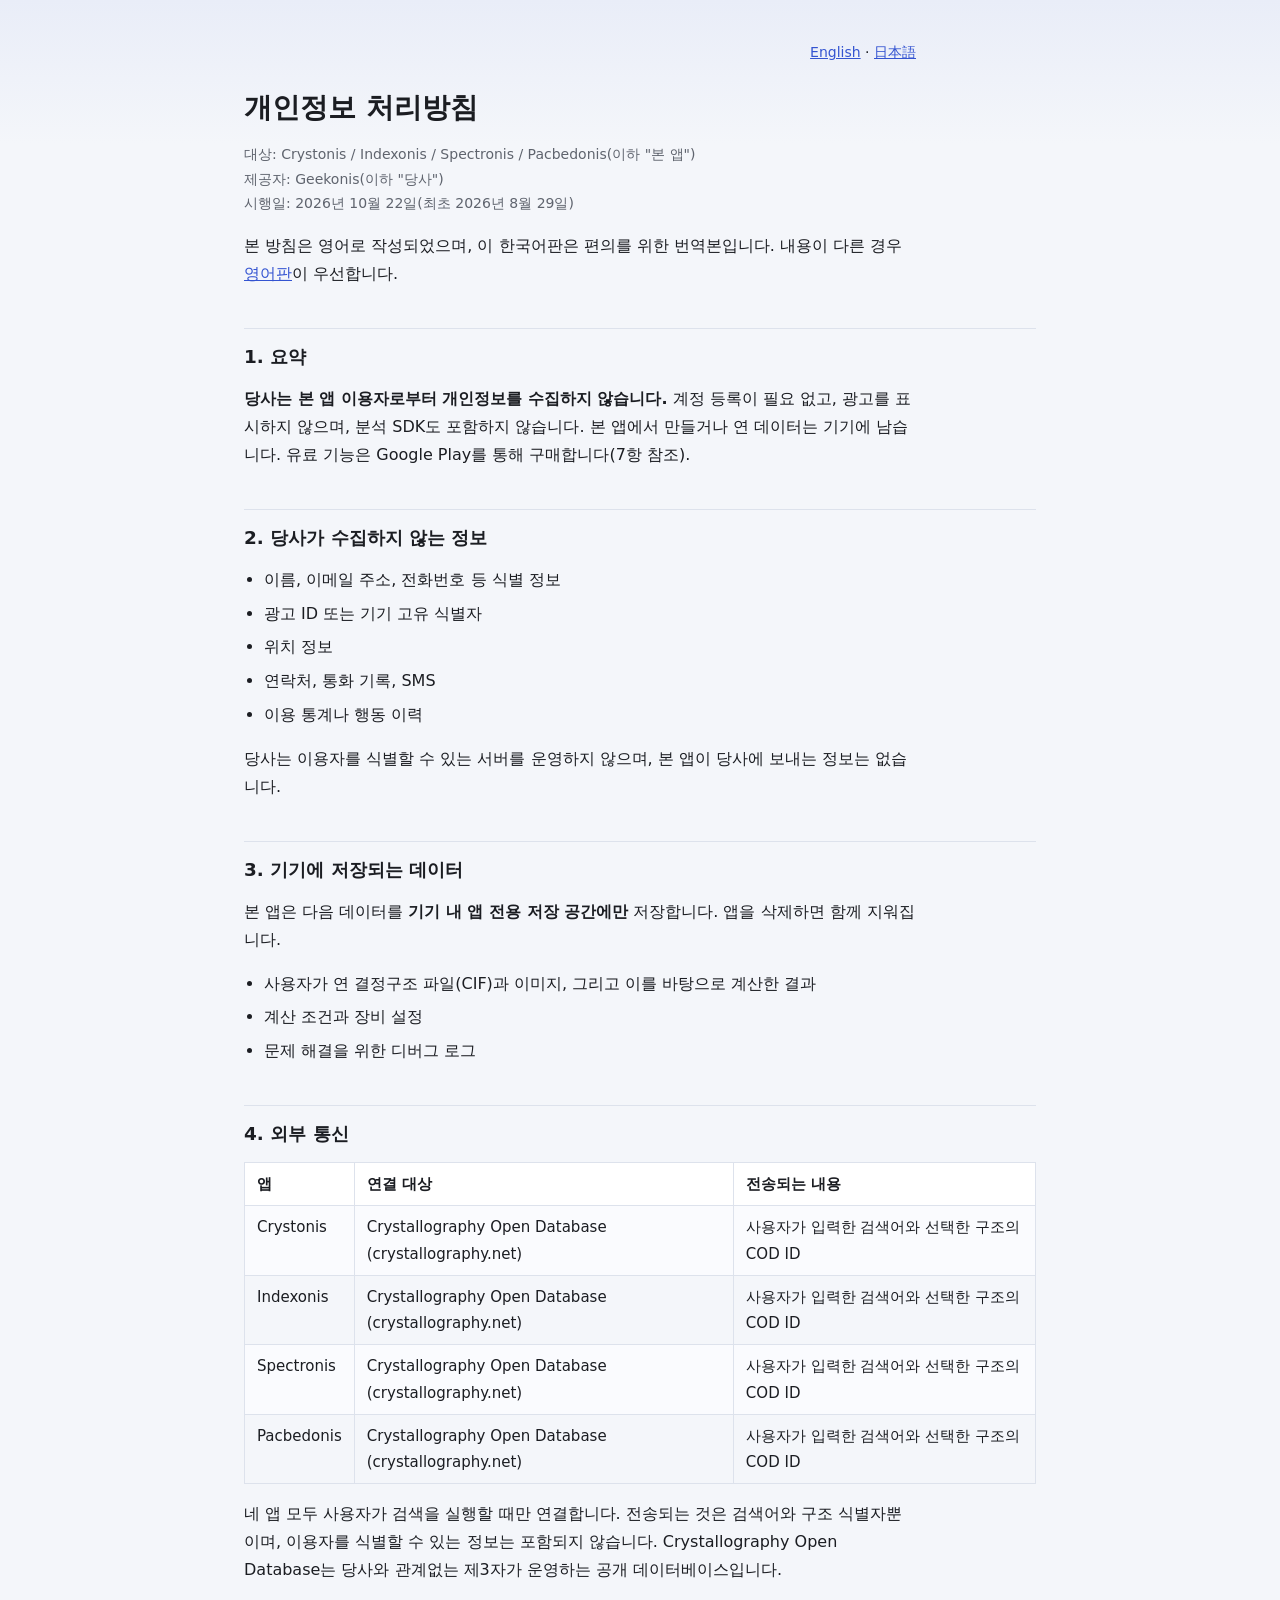
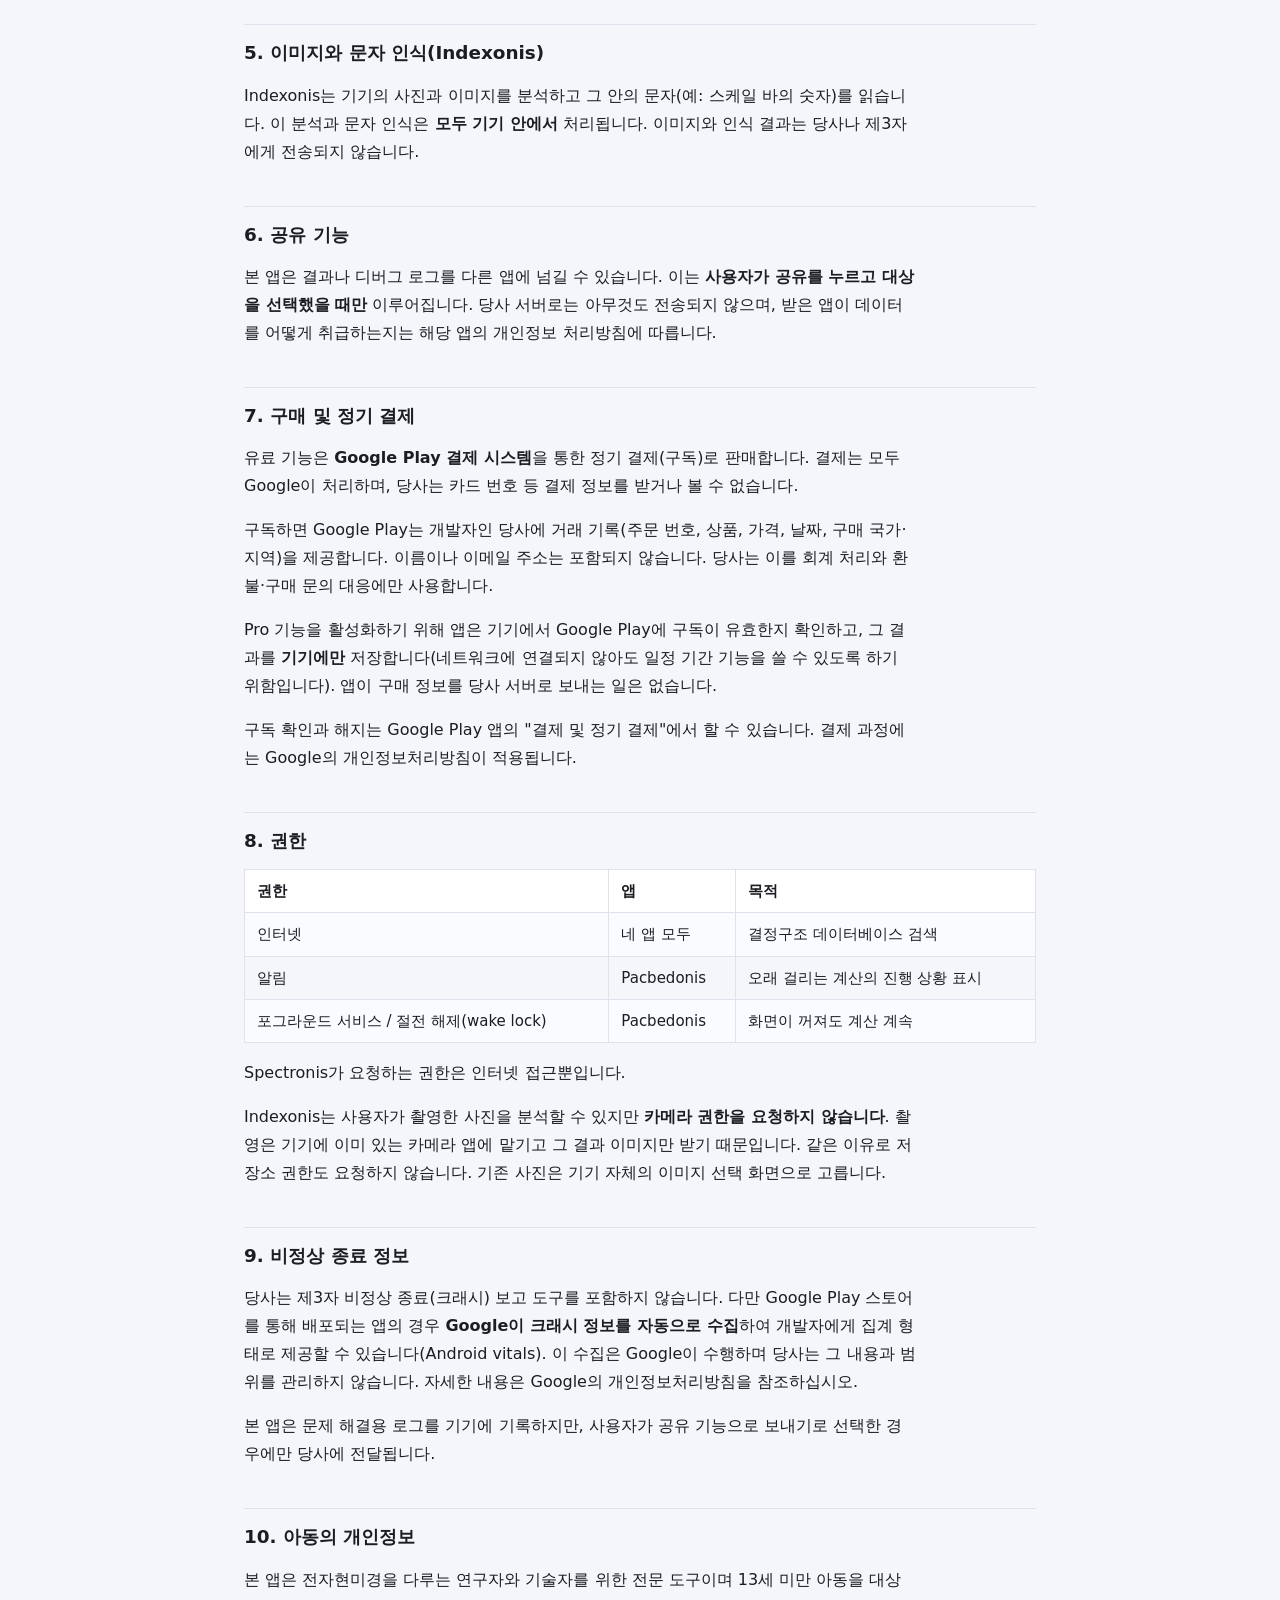
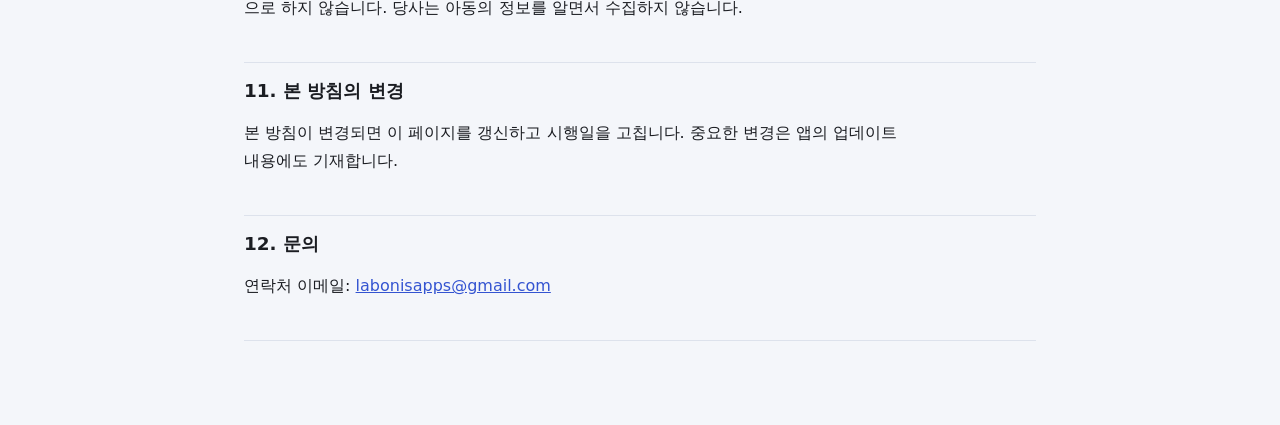
==== privacy-ko.html @ 5d936c73 "4本（Indexonis / Crystonis / Spectronis / Pacbedonis）専用サイトの初版 geekonissupport.github.io から分離した。ポリシー・規約" ====
<!DOCTYPE html>
<html lang="ko">
<head>
<meta charset="utf-8">
<meta name="viewport" content="width=device-width, initial-scale=1">
<title>개인정보 처리방침 | 전자현미경 도구</title>
<link rel="stylesheet" href="style.css">
</head>
<body>
<main>

<p class="lang"><a href="privacy-en.html" hreflang="en">English</a> · <a href="privacy.html" hreflang="ja">日本語</a></p>

<h1>개인정보 처리방침</h1>

<p class="meta">
대상: Crystonis / Indexonis / Spectronis / Pacbedonis(이하 "본 앱")<br>
제공자: Geekonis(이하 "당사")<br>
시행일: 2026년 10월 22일(최초 2026년 8월 29일)
</p>

<p>본 방침은 영어로 작성되었으며, 이 한국어판은 편의를 위한 번역본입니다. 내용이 다른 경우
<a href="privacy-en.html">영어판</a>이 우선합니다.</p>

<h2>1. 요약</h2>

<p><strong>당사는 본 앱 이용자로부터 개인정보를 수집하지 않습니다.</strong>
계정 등록이 필요 없고, 광고를 표시하지 않으며, 분석 SDK도 포함하지 않습니다.
본 앱에서 만들거나 연 데이터는 기기에 남습니다. 유료 기능은 Google Play를 통해 구매합니다(7항 참조).</p>

<h2>2. 당사가 수집하지 않는 정보</h2>

<ul>
  <li>이름, 이메일 주소, 전화번호 등 식별 정보</li>
  <li>광고 ID 또는 기기 고유 식별자</li>
  <li>위치 정보</li>
  <li>연락처, 통화 기록, SMS</li>
  <li>이용 통계나 행동 이력</li>
</ul>

<p>당사는 이용자를 식별할 수 있는 서버를 운영하지 않으며, 본 앱이 당사에 보내는 정보는 없습니다.</p>

<h2>3. 기기에 저장되는 데이터</h2>

<p>본 앱은 다음 데이터를 <strong>기기 내 앱 전용 저장 공간에만</strong> 저장합니다.
앱을 삭제하면 함께 지워집니다.</p>

<ul>
  <li>사용자가 연 결정구조 파일(CIF)과 이미지, 그리고 이를 바탕으로 계산한 결과</li>
  <li>계산 조건과 장비 설정</li>
  <li>문제 해결을 위한 디버그 로그</li>
</ul>

<h2>4. 외부 통신</h2>

<table>
  <thead>
    <tr><th>앱</th><th>연결 대상</th><th>전송되는 내용</th></tr>
  </thead>
  <tbody>
    <tr>
      <td>Crystonis</td>
      <td>Crystallography Open Database (crystallography.net)</td>
      <td>사용자가 입력한 검색어와 선택한 구조의 COD ID</td>
    </tr>
    <tr>
      <td>Indexonis</td>
      <td>Crystallography Open Database (crystallography.net)</td>
      <td>사용자가 입력한 검색어와 선택한 구조의 COD ID</td>
    </tr>
    <tr>
      <td>Spectronis</td>
      <td>Crystallography Open Database (crystallography.net)</td>
      <td>사용자가 입력한 검색어와 선택한 구조의 COD ID</td>
    </tr>
    <tr>
      <td>Pacbedonis</td>
      <td>Crystallography Open Database (crystallography.net)</td>
      <td>사용자가 입력한 검색어와 선택한 구조의 COD ID</td>
    </tr>
  </tbody>
</table>

<p>네 앱 모두 사용자가 검색을 실행할 때만 연결합니다. 전송되는 것은 검색어와 구조 식별자뿐이며,
이용자를 식별할 수 있는 정보는 포함되지 않습니다. Crystallography Open Database는 당사와 관계없는
제3자가 운영하는 공개 데이터베이스입니다.</p>

<h2>5. 이미지와 문자 인식(Indexonis)</h2>

<p>Indexonis는 기기의 사진과 이미지를 분석하고 그 안의 문자(예: 스케일 바의 숫자)를 읽습니다.
이 분석과 문자 인식은 <strong>모두 기기 안에서</strong> 처리됩니다. 이미지와 인식 결과는 당사나
제3자에게 전송되지 않습니다.</p>

<h2>6. 공유 기능</h2>

<p>본 앱은 결과나 디버그 로그를 다른 앱에 넘길 수 있습니다. 이는
<strong>사용자가 공유를 누르고 대상을 선택했을 때만</strong> 이루어집니다. 당사 서버로는 아무것도
전송되지 않으며, 받은 앱이 데이터를 어떻게 취급하는지는 해당 앱의 개인정보 처리방침에 따릅니다.</p>

<h2>7. 구매 및 정기 결제</h2>

<p>유료 기능은 <strong>Google Play 결제 시스템</strong>을 통한 정기 결제(구독)로 판매합니다.
결제는 모두 Google이 처리하며, 당사는 카드 번호 등 결제 정보를 받거나 볼 수 없습니다.</p>

<p>구독하면 Google Play는 개발자인 당사에 거래 기록(주문 번호, 상품, 가격, 날짜, 구매 국가·지역)을
제공합니다. 이름이나 이메일 주소는 포함되지 않습니다. 당사는 이를 회계 처리와 환불·구매 문의
대응에만 사용합니다.</p>

<p>Pro 기능을 활성화하기 위해 앱은 기기에서 Google Play에 구독이 유효한지 확인하고, 그 결과를
<strong>기기에만</strong> 저장합니다(네트워크에 연결되지 않아도 일정 기간 기능을 쓸 수 있도록
하기 위함입니다). 앱이 구매 정보를 당사 서버로 보내는 일은 없습니다.</p>

<p>구독 확인과 해지는 Google Play 앱의 "결제 및 정기 결제"에서 할 수 있습니다. 결제 과정에는
Google의 개인정보처리방침이 적용됩니다.</p>

<h2>8. 권한</h2>

<table>
  <thead>
    <tr><th>권한</th><th>앱</th><th>목적</th></tr>
  </thead>
  <tbody>
    <tr><td>인터넷</td><td>네 앱 모두</td><td>결정구조 데이터베이스 검색</td></tr>
    <tr><td>알림</td><td>Pacbedonis</td><td>오래 걸리는 계산의 진행 상황 표시</td></tr>
    <tr><td>포그라운드 서비스 / 절전 해제(wake lock)</td><td>Pacbedonis</td><td>화면이 꺼져도 계산 계속</td></tr>
  </tbody>
</table>

<p>Spectronis가 요청하는 권한은 인터넷 접근뿐입니다.</p>

<p>Indexonis는 사용자가 촬영한 사진을 분석할 수 있지만 <strong>카메라 권한을 요청하지
않습니다</strong>. 촬영은 기기에 이미 있는 카메라 앱에 맡기고 그 결과 이미지만 받기 때문입니다.
같은 이유로 저장소 권한도 요청하지 않습니다. 기존 사진은 기기 자체의 이미지 선택 화면으로
고릅니다.</p>

<h2>9. 비정상 종료 정보</h2>

<p>당사는 제3자 비정상 종료(크래시) 보고 도구를 포함하지 않습니다. 다만 Google Play 스토어를 통해
배포되는 앱의 경우 <strong>Google이 크래시 정보를 자동으로 수집</strong>하여 개발자에게 집계 형태로
제공할 수 있습니다(Android vitals). 이 수집은 Google이 수행하며 당사는 그 내용과 범위를 관리하지
않습니다. 자세한 내용은 Google의 개인정보처리방침을 참조하십시오.</p>

<p>본 앱은 문제 해결용 로그를 기기에 기록하지만, 사용자가 공유 기능으로 보내기로 선택한 경우에만
당사에 전달됩니다.</p>

<h2>10. 아동의 개인정보</h2>

<p>본 앱은 전자현미경을 다루는 연구자와 기술자를 위한 전문 도구이며 13세 미만 아동을 대상으로
하지 않습니다. 당사는 아동의 정보를 알면서 수집하지 않습니다.</p>

<h2>11. 본 방침의 변경</h2>

<p>본 방침이 변경되면 이 페이지를 갱신하고 시행일을 고칩니다. 중요한 변경은 앱의 업데이트 내용에도
기재합니다.</p>

<h2>12. 문의</h2>

<p>연락처 이메일: <a href="mailto:labonisapps@gmail.com">labonisapps@gmail.com</a></p>

<hr>

</main>
</body>
</html>
---- style.css ----
/* Geekonis サイト共通スタイル。
   ビルド工程を持たない素のCSS1枚。GitHub Pages に置くだけで動く状態を保つ。 */

:root {
  /* 明るい配色で固定する。2026-11-02にユーザー指示「全体的に少しバックグラウンド
     とか明るく、明るい雰囲気にしたい」。以前は prefers-color-scheme で暗い配色にも
     切り替えていたが、OSを暗くしている人には常に暗く見えていた。製品を見せる場所
     なので明るい側に揃える。暗い配色に戻すときはこのブロックを分ければよい。 */
  color-scheme: light;
  --fg: #1b1d22;
  --fg-dim: #5f646e;
  /* 2026-11-02、真っ白+淡い青の敷きは「明るすぎて目がくらくらする」と指摘された。
     地をわずかに灰青へ落とし、カード側を白にして段差で見せる。直射の白面を
     減らすのが目的なので、地を白に戻さないこと。 */
  --bg: #f4f6fa;
  --surface: #ffffff;
  --line: #dde2ec;
  --accent: #3454d1; /* Indexonis のシード色。シリーズ共通のアクセントとして使う */
  --accent-soft: #e9edf8;
}

* { box-sizing: border-box; }

body {
  margin: 0;
  background: var(--bg);
  /* 上端だけごく薄く。前は22remまで色を引いていて面積が広すぎた */
  background-image: linear-gradient(180deg, var(--accent-soft) 0, var(--bg) 9rem);
  background-repeat: no-repeat;
  color: var(--fg);
  font-family: system-ui, -apple-system, "Segoe UI", "Hiragino Sans",
               "Noto Sans JP", "Apple SD Gothic Neo", "Malgun Gothic",
               "Noto Sans KR", sans-serif;
  line-height: 1.75;
  font-size: 16px;
}

/* PCでは横をもう少し使う(2026-11-02の指摘)。ただし本文まで広げると1行が
   長くなって読みにくいので、段落・箇条書きだけ幅を抑える。見出し・表・
   手順ブロックは広い側を使う。 */
main {
  max-width: 52rem;
  margin: 0 auto;
  padding: 2.5rem 1.25rem 4rem;
}

main > p, main > ul, main > ol { max-width: 42rem; }

h1 {
  font-size: 1.75rem;
  line-height: 1.35;
  margin: 0 0 1rem;
}

h2 {
  font-size: 1.15rem;
  margin: 2.5rem 0 0.75rem;
  padding-top: 0.75rem;
  border-top: 1px solid var(--line);
}

p, ul, table { margin: 0 0 1rem; }

ul, ol { padding-left: 1.25rem; }

ol { margin: 0 0 1rem; }

li { margin-bottom: 0.35rem; }

a { color: var(--accent); }

.lang {
  text-align: right;
  font-size: 0.875rem;
  margin-bottom: 1.5rem;
}

.meta, .foot {
  color: var(--fg-dim);
  font-size: 0.875rem;
}

.todo {
  background: var(--surface);
  border-left: 3px solid var(--accent);
  padding: 0.75rem 1rem;
  border-radius: 0 6px 6px 0;
}

table {
  width: 100%;
  border-collapse: collapse;
  font-size: 0.9375rem;
}

th, td {
  border: 1px solid var(--line);
  padding: 0.5rem 0.75rem;
  text-align: left;
  vertical-align: top;
}

th { background: var(--surface); font-weight: 600; }

tbody tr:nth-child(odd) td { background: #fafbfe; }

hr { border: 0; border-top: 1px solid var(--line); margin: 2.5rem 0 1.25rem; }

.apps { list-style: none; padding: 0; }

.apps li {
  border: 1px solid var(--line);
  border-radius: 10px;
  padding: 0.875rem 1.125rem;
  margin-bottom: 0.75rem;
  background: var(--surface);
}

.apps strong { display: block; font-size: 1.0625rem; }

.apps span { color: var(--fg-dim); font-size: 0.9375rem; }

/* ---- 製品ポータル（2026-11-02 追加） --------------------------------------
   法務ページ（privacy*.html / terms*.html / scoresnap-*.html）は**根元のまま
   動かさない**。URLがPlay Consoleとアプリの「情報」画面に直書きされており、
   配布済みのビルドからのリンクが切れるため。新しいページは /apps/ 以下に足す。 */

/* トップの名前まわり。2026-11-02にユーザー指示「Geekonisのところがもう少し
   目立つといい」。字を大きくし、シリーズのアクセント色を当てる。
   製品ページのh1は従来のままにする。
   下の横棒は、最初3.25remの短い棒にしたら「中途半端」と言われた。幅を文字に
   合わせると意図が出る。そのためh1をinline-blockにして幅を文字幅に縮め、
   棒を100%にしている(ブロックのままだと段組みの幅いっぱいに伸びる)。 */
.brand { margin-bottom: 2.25rem; }

.brand h1 {
  display: inline-block; /* 幅を文字幅に縮める。下の棒を文字に合わせるため */
  font-size: clamp(2.25rem, 8vw, 3.25rem);
  line-height: 1.1;
  letter-spacing: -0.02em;
  color: var(--accent);
  margin: 0 0 0.875rem;
}

.brand h1::after {
  content: "";
  display: block;
  width: 100%;
  height: 5px;
  border-radius: 3px;
  background: var(--accent);
  margin-top: 0.6rem;
  opacity: 0.45;
}

.brand .lead {
  font-size: 1.0625rem;
  max-width: 38rem;
  margin-bottom: 0.875rem;
}

.site-nav {
  font-size: 0.875rem;
  margin-bottom: 1.5rem;
  color: var(--fg-dim);
}

/* アプリ一覧をアイコン付きのカードにする */
.apps li { display: flex; gap: 0.875rem; align-items: flex-start; }

.apps img {
  width: 48px;
  height: 48px;
  border-radius: 11px;
  flex: none;
}

.apps .body { min-width: 0; }

.apps .state {
  display: inline-block;
  font-size: 0.75rem;
  color: var(--fg-dim);
  border: 1px solid var(--line);
  border-radius: 999px;
  padding: 0 0.5rem;
  margin-left: 0.4rem;
  vertical-align: 0.1em;
}

.hero {
  width: 100%;
  height: auto;
  border-radius: 10px;
  border: 1px solid var(--line);
  margin-bottom: 1.5rem;
}

/* 手順の説明。画面1枚ごとに何をするかを添える。
   2026-11-02にユーザー指示「スクリーンショットを固定して個別にステップの説明を
   するようにしてGoogle Playよりも丁寧な感じに」。横スクロールの並びだと
   ストアと同じで、どの画面で何をするのかが伝わらなかった。 */
.step {
  display: flex;
  gap: 1.5rem;
  align-items: flex-start;
  margin: 0 0 2.25rem;
}

.step img {
  width: 186px;
  height: auto;
  flex: none;
  border-radius: 10px;
  border: 1px solid var(--line);
  box-shadow: 0 2px 10px rgba(30, 40, 80, 0.07);
}

.step .text { min-width: 0; }

/* 左右交互に置く。どちらに画像があるかで区切りが付き、縦に長い並びでも
   どこを読んでいるか見失いにくい(2026-11-02にユーザー提案)。
   兄弟にh2やpが混ざるのでnth-childでは狙えない。HTML側でaltを付ける。 */
.step.alt { flex-direction: row-reverse; }

/* 1つの手順で3枚並べたいとき(Pacbedonisの厚みシリーズ)。flexの子として扱う */
.trio { display: flex; gap: 0.5rem; flex: none; }

/* `.step img` と詳細度が並ぶと、後に書いたほうが勝ってしまう。
   3枚並べの画像は必ずこちらを使わせたいので `.step .trio img` で一段上げる
   (2026-11-02、モバイルで3枚が62%ずつになり186%幅で横にはみ出した)。 */
.step .trio img {
  width: 118px;
  height: auto;
  border-radius: 8px;
  border: 1px solid var(--line);
  box-shadow: 0 2px 10px rgba(30, 40, 80, 0.07);
}

/* 狭い画面では3枚で画面幅を分け合う。29vw固定にしていたら、3枚ぶんと隙間の
   合計が本文幅を超えて右がはみ出していた(2026-11-02に実機で指摘)。
   割り算で出せば器の幅を超えない。 */
@media (max-width: 40rem) {
  .trio { align-self: center; width: 100%; }
  .step .trio img { width: calc((100% - 1rem) / 3); max-width: none; }
}

.step h3 {
  font-size: 1.0625rem;
  margin: 0 0 0.5rem;
  line-height: 1.4;
}

.step .n {
  display: inline-flex;
  align-items: center;
  justify-content: center;
  width: 1.6rem;
  height: 1.6rem;
  margin-right: 0.5rem;
  border-radius: 50%;
  background: var(--accent);
  color: #fff;
  font-size: 0.8125rem;
  font-weight: 700;
  vertical-align: 0.1em;
}

.step p { margin-bottom: 0.6rem; }

.step p:last-child { margin-bottom: 0; }

/* 狭い画面では画像を上に積む。
   `.step.alt { flex-direction: row-reverse }` は詳細度(2,0)で、ここの
   `.step`(1,0)より強い。メディアクエリは詳細度を上げないので、altを明示
   しないと偶数番の手順だけ横並びのまま残る(2026-11-02に実機で発覚。
   厚みシリーズが横に並び、文字が細い柱になっていた)。 */
@media (max-width: 40rem) {
  .step,
  .step.alt { flex-direction: column; gap: 0.875rem; }
  .step img { width: 62%; max-width: 220px; align-self: center; }
}

.buy {
  display: inline-block;
  background: var(--accent);
  color: var(--bg);
  text-decoration: none;
  font-weight: 600;
  border-radius: 8px;
  padding: 0.6rem 1.25rem;
  margin: 0 0.5rem 0.5rem 0;
}

.buy.secondary {
  background: transparent;
  color: var(--accent);
  border: 1px solid var(--accent);
}

.plans th:first-child { width: 40%; }
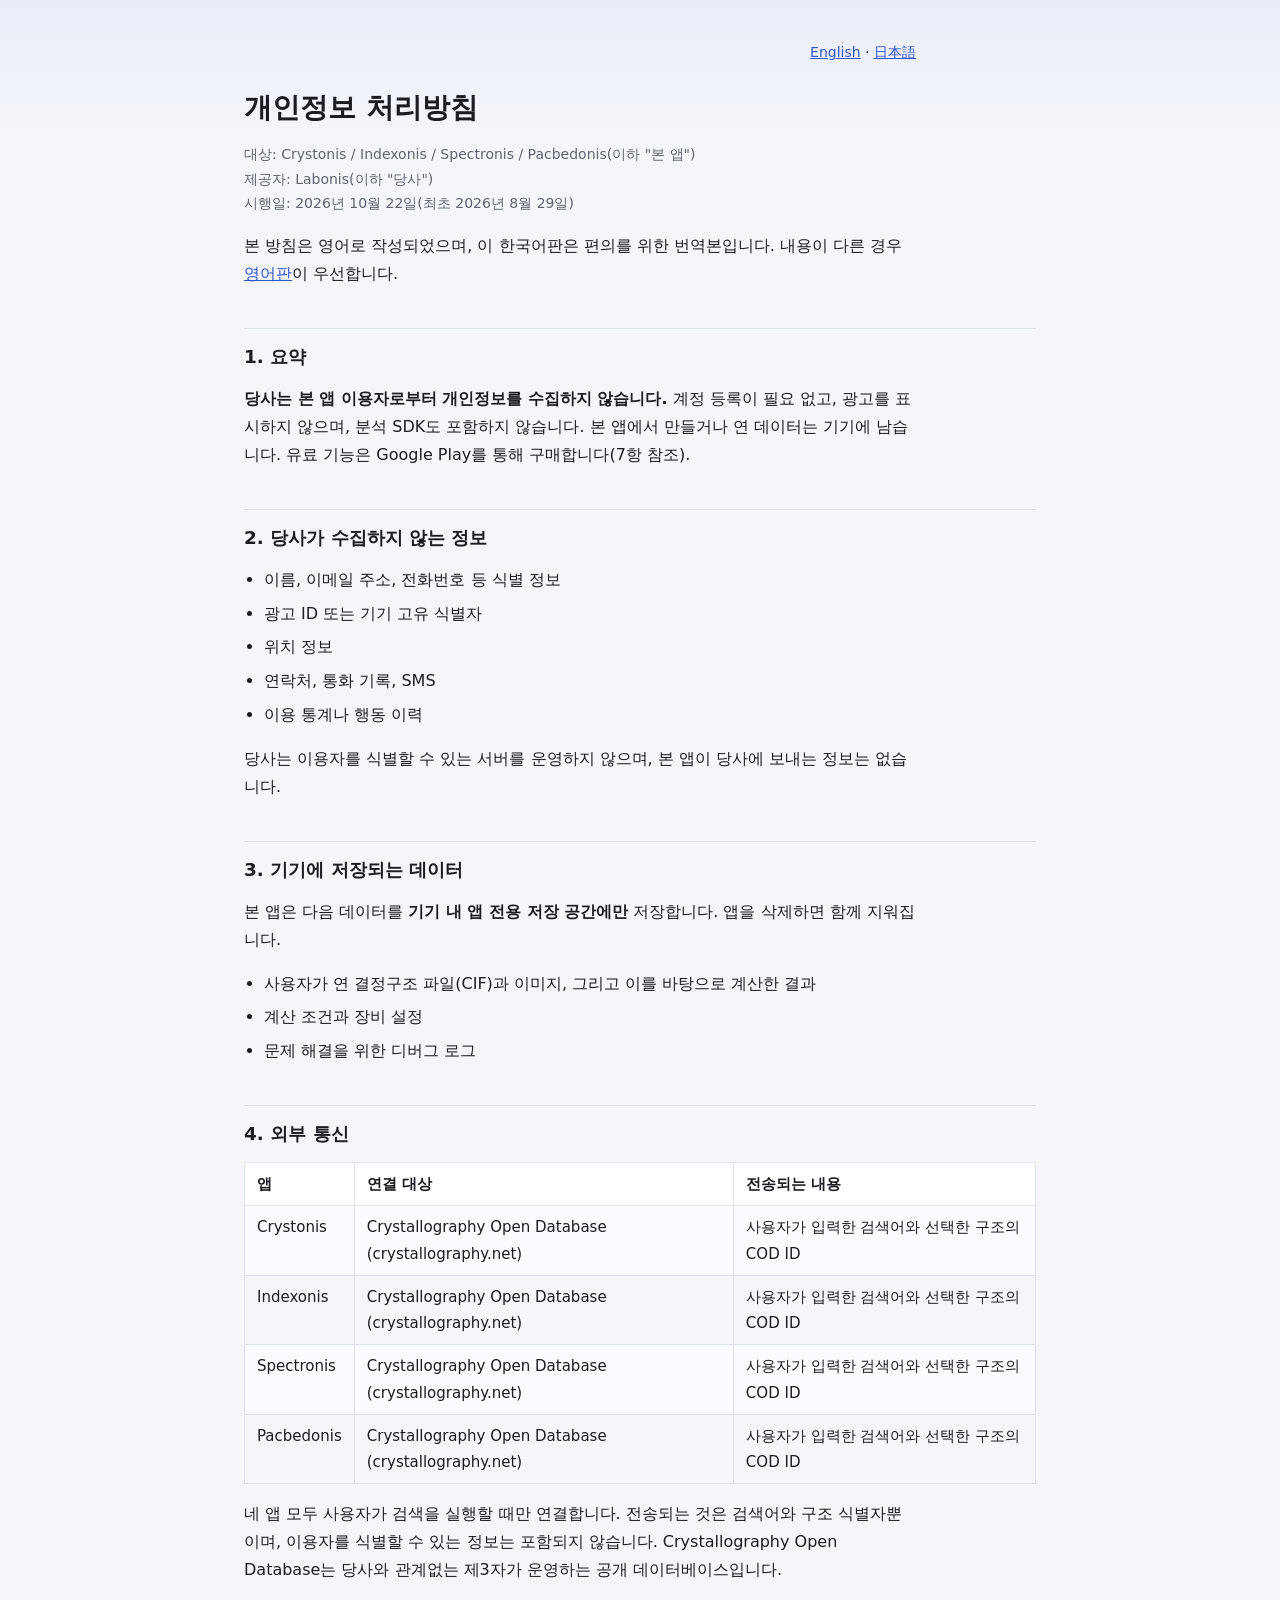
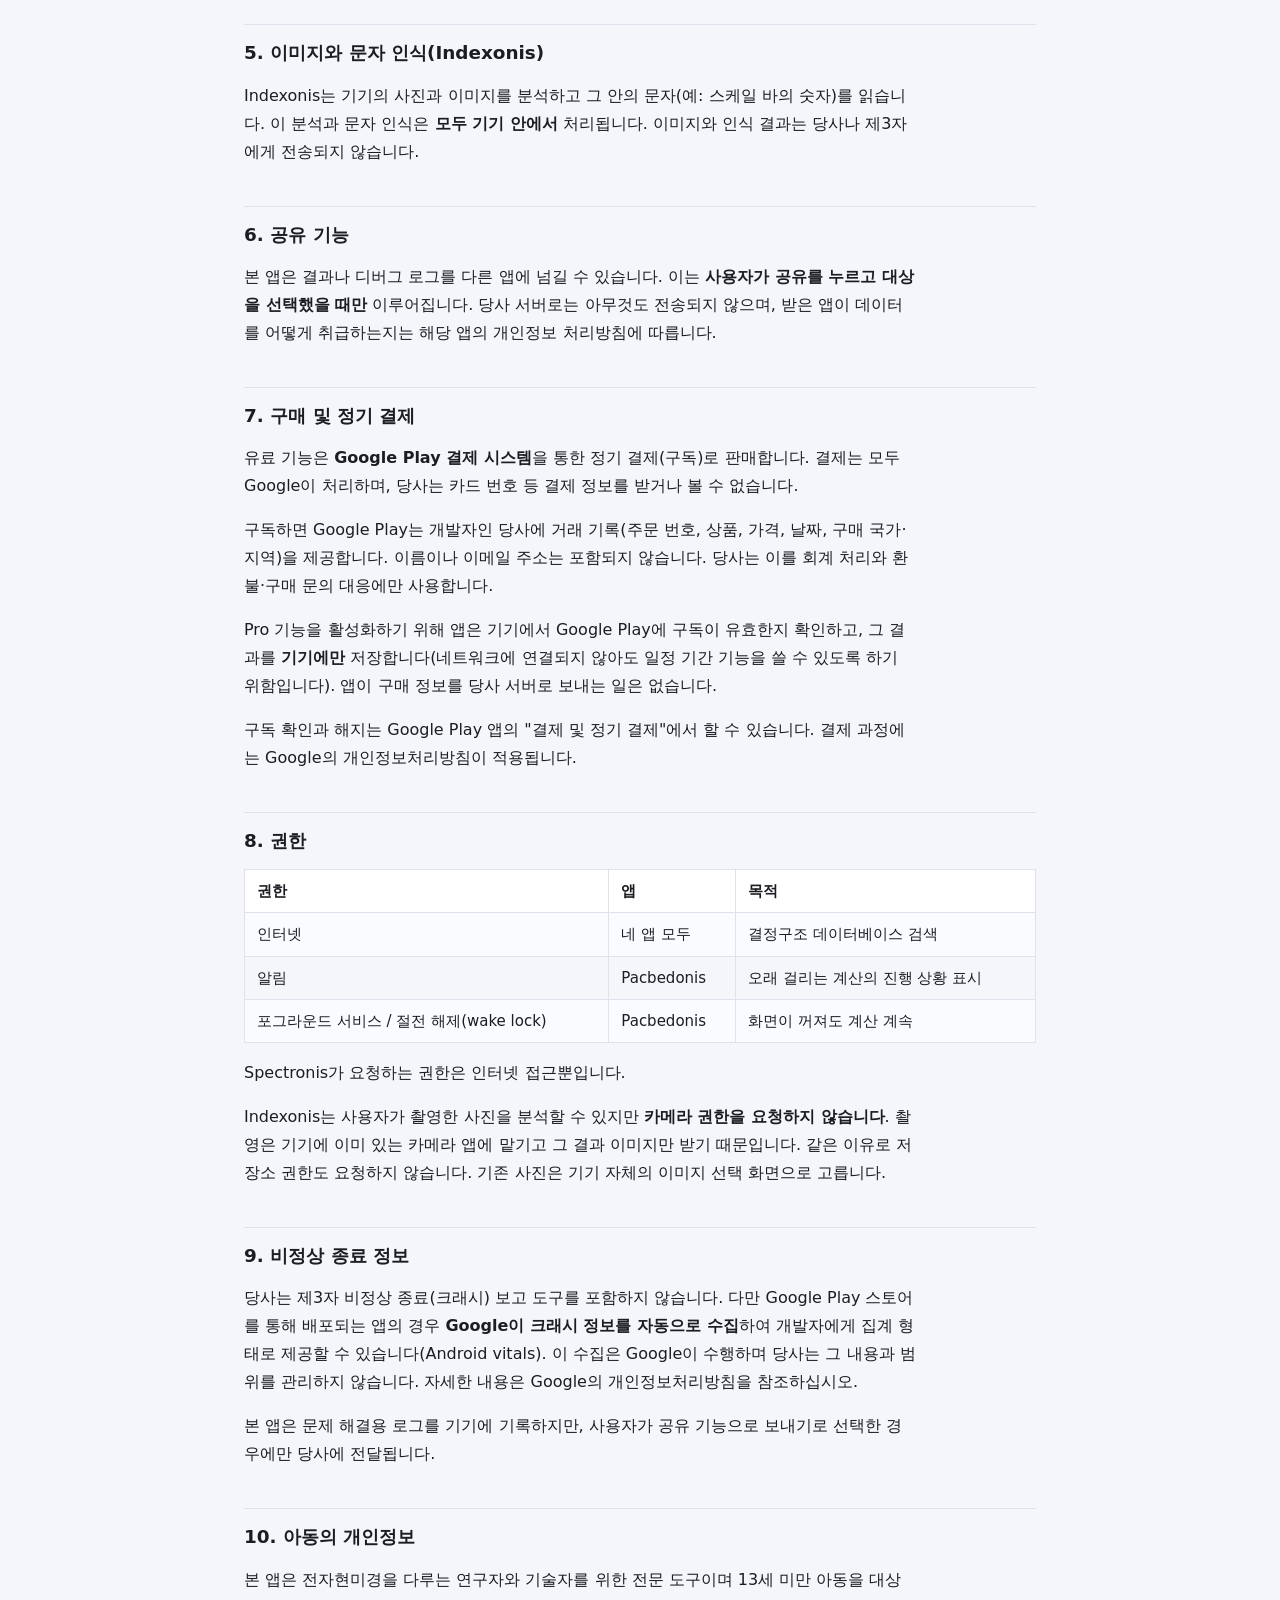
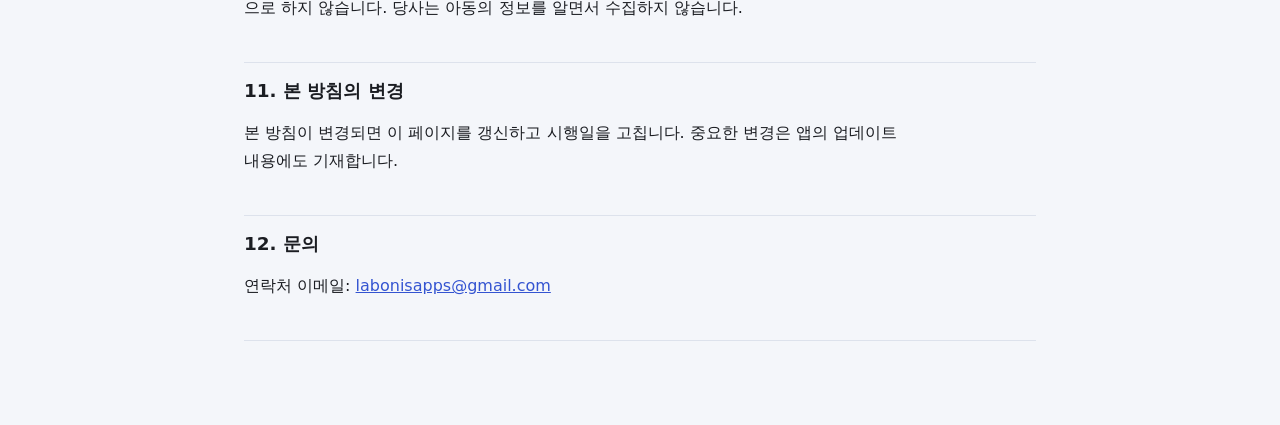
==== commit 0fb54351: "ポリシーと規約の提供者名を Labonis にした アプリ側のライセンス表示と揃える。配信元と開発元は別概念なので、 ストア側の表記と食い違わない。日英韓の6枚すべて。  Co-Authored-By" ====
--- a/privacy-ko.html
+++ b/privacy-ko.html
@@ -15,7 +15,7 @@
 
 <p class="meta">
 대상: Crystonis / Indexonis / Spectronis / Pacbedonis(이하 "본 앱")<br>
-제공자: Geekonis(이하 "당사")<br>
+제공자: Labonis(이하 "당사")<br>
 시행일: 2026년 10월 22일(최초 2026년 8월 29일)
 </p>
 
